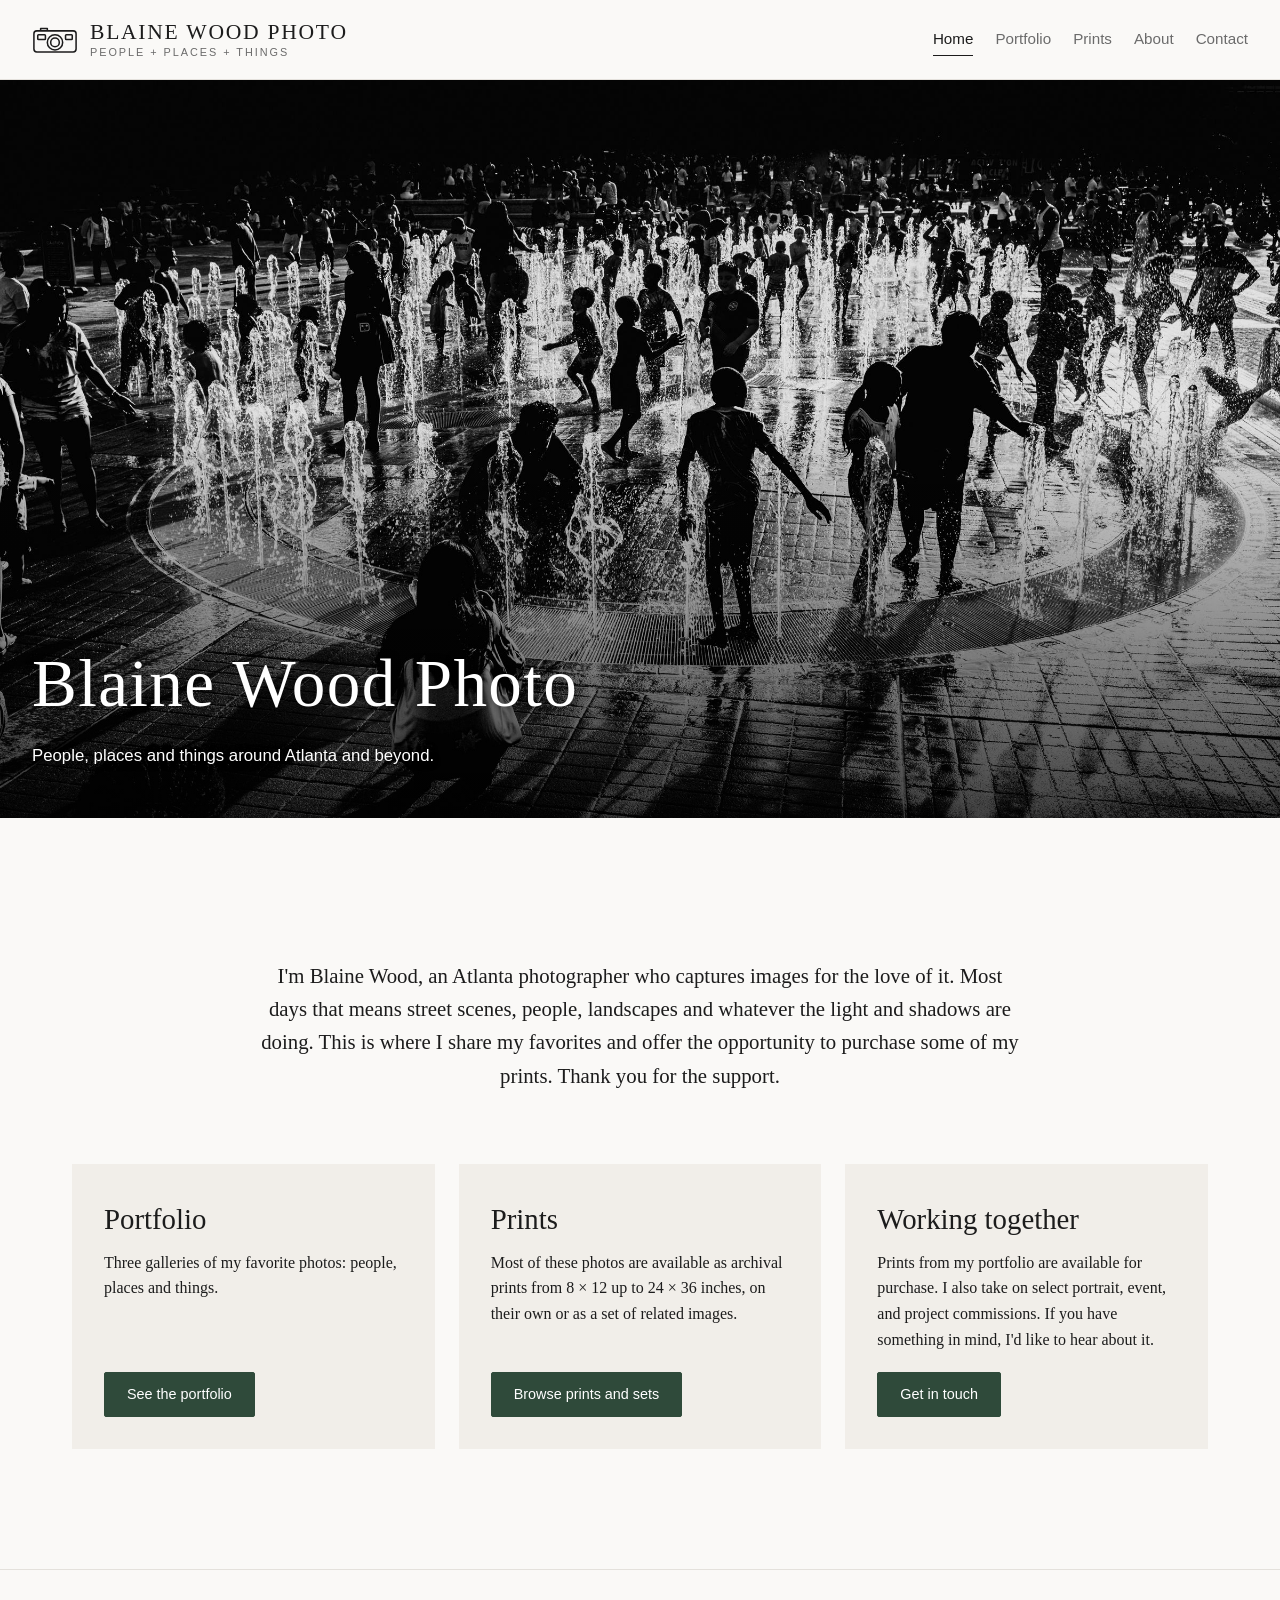
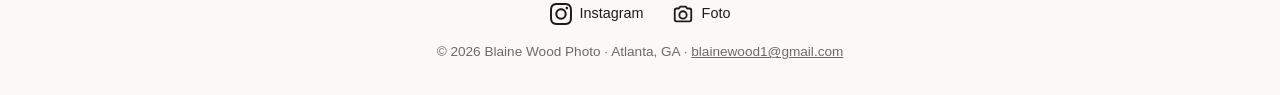
==== preview/index.html @ 156bca44 "Update home page intro text Co-Authored-By: Claude Opus 5.5 <noreply@anthropic.com> Claude-Session: " ====
<!doctype html>
<html lang="en">
<head>
<meta charset="utf-8">
<meta name="viewport" content="width=device-width, initial-scale=1">
<title>Blaine Wood Photo | Atlanta photography</title>
<meta name="description" content="Street, places and portrait photography by Blaine Wood in Atlanta, GA, with fine art prints for sale.">
<link rel="stylesheet" href="site.css">
</head>
<body id="top">
<header class="site-header">
  <a class="logo" href="index.html"><svg class="logo-mark" viewBox="0 0 48 32" aria-hidden="true"><g fill="none" stroke="currentColor" stroke-width="1.6" stroke-linejoin="round"><path d="M9 7V4.5h7V7"/><rect x="2" y="7" width="44" height="22" rx="3"/><rect x="6" y="11" width="8" height="5" rx=".8"/><rect x="35" y="11" width="7" height="5" rx=".8"/><circle cx="24" cy="19" r="8"/><circle cx="24" cy="19" r="4.5"/></g></svg><span class="logo-text">Blaine Wood Photo<span>People + Places + Things</span></span></a>
  <nav aria-label="Main">
    <a href="index.html" class="active" aria-current="page">Home</a>
    <a href="portfolio.html">Portfolio</a>
    <a href="prints.html">Prints</a>
    <a href="about.html">About</a>
    <a href="contact.html">Contact</a>
  </nav>
</header>
<section class="hero" style="background-image:url('../images/hero.jpg')">
  <div>
    <h1>Blaine Wood Photo</h1>
    <p>People, places and things around Atlanta and beyond.</p>
  </div>
</section>
<main>
  <section class="intro">
    <p>I'm Blaine Wood, an Atlanta photographer who captures images for the love of it. Most days that means street scenes, people, landscapes and whatever the light and shadows are doing. This is where I share my favorites and offer the opportunity to purchase some of my prints. Thank you for the support.</p>
  </section>
  <section class="split">
    <div>
      <h2>Portfolio</h2>
      <p>Three galleries of my favorite photos: people, places and things.</p>
      <a class="btn" href="portfolio.html">See the portfolio</a>
    </div>
    <div>
      <h2>Prints</h2>
      <p>Most of these photos are available as archival prints from 8 &times; 12 up to 24 &times; 36 inches, on their own or as a set of related images.</p>
      <a class="btn" href="prints.html">Browse prints and sets</a>
    </div>
    <div>
      <h2>Working together</h2>
      <p>Prints from my portfolio are available for purchase. I also take on select portrait, event, and project commissions. If you have something in mind, I'd like to hear about it.</p>
      <a class="btn" href="mailto:blainewood1@gmail.com?subject=Working%20together&amp;body=Hi%20Blaine%2C%0A%0AI%27d%20like%20to%20talk%20about%3A%20">Get in touch</a>
    </div>
  </section>
</main>
<footer class="site-footer">
  <div class="socials">
    <a href="https://www.instagram.com/blaine_would/" target="_blank" rel="noopener" aria-label="Blaine on Instagram"><svg viewBox="0 0 24 24" aria-hidden="true"><path d="M7.0301.084c-1.2768.0602-2.1487.264-2.911.5634-.7888.3075-1.4575.72-2.1228 1.3877-.6652.6677-1.075 1.3368-1.3802 2.127-.2954.7638-.4956 1.6365-.552 2.914-.0564 1.2775-.0689 1.6882-.0626 4.947.0062 3.2586.0206 3.6671.0825 4.9473.061 1.2765.264 2.1482.5635 2.9107.308.7889.72 1.4573 1.388 2.1228.6679.6655 1.3365 1.0743 2.1285 1.38.7632.295 1.6361.4961 2.9134.552 1.2773.056 1.6884.069 4.9462.0627 3.2578-.0062 3.668-.0207 4.9478-.0814 1.28-.0607 2.147-.2652 2.9098-.5633.7889-.3086 1.4578-.72 2.1228-1.3881.665-.6682 1.0745-1.3378 1.3795-2.1284.2957-.7632.4966-1.636.552-2.9124.056-1.2809.0692-1.6898.063-4.948-.0063-3.2583-.021-3.6668-.0817-4.9465-.0607-1.2797-.264-2.1487-.5633-2.9117-.3084-.7889-.72-1.4568-1.3876-2.1228C21.2982 1.33 20.628.9208 19.8378.6165 19.074.321 18.2017.1197 16.9244.0645 15.6471.0093 15.236-.005 11.977.0014 8.718.0076 8.31.0215 7.0301.0839m.1402 21.6932c-1.17-.0509-1.8053-.2453-2.2287-.408-.5606-.216-.96-.4771-1.3819-.895-.422-.4178-.6811-.8186-.9-1.378-.1644-.4234-.3624-1.058-.4171-2.228-.0595-1.2645-.072-1.6442-.079-4.848-.007-3.2037.0053-3.583.0607-4.848.05-1.169.2456-1.805.408-2.2282.216-.5613.4762-.96.895-1.3816.4188-.4217.8184-.6814 1.3783-.9003.423-.1651 1.0575-.3614 2.227-.4171 1.2655-.06 1.6447-.072 4.848-.079 3.2033-.007 3.5835.005 4.8495.0608 1.169.0508 1.8053.2445 2.228.408.5608.216.96.4754 1.3816.895.4217.4194.6816.8176.9005 1.3787.1653.4217.3617 1.056.4169 2.2263.0602 1.2655.0739 1.645.0796 4.848.0058 3.203-.0055 3.5834-.061 4.848-.051 1.17-.245 1.8055-.408 2.2294-.216.5604-.4763.96-.8954 1.3814-.419.4215-.8181.6811-1.3783.9-.4224.1649-1.0577.3617-2.2262.4174-1.2656.0595-1.6448.072-4.8493.079-3.2045.007-3.5825-.006-4.848-.0608M16.953 5.5864A1.44 1.44 0 1 0 18.39 4.144a1.44 1.44 0 0 0-1.437 1.4424M5.8385 12.012c.0067 3.4032 2.7706 6.1557 6.173 6.1493 3.4026-.0065 6.157-2.7701 6.1506-6.1733-.0065-3.4032-2.771-6.1565-6.174-6.1498-3.403.0067-6.156 2.771-6.1496 6.1738M8 12.0077a4 4 0 1 1 4.008 3.9921A3.9996 3.9996 0 0 1 8 12.0077"/></svg><span>Instagram</span></a>
    <a href="https://the.fotoapp.co/blaine_wood" target="_blank" rel="noopener" aria-label="Blaine on Foto"><svg viewBox="0 0 24 24" aria-hidden="true"><g fill="none" stroke="currentColor" stroke-width="2" stroke-linejoin="round"><path d="M3 8a2 2 0 0 1 2-2h2.5l1.5-2h6l1.5 2H19a2 2 0 0 1 2 2v10a2 2 0 0 1-2 2H5a2 2 0 0 1-2-2z"/><circle cx="12" cy="13" r="4"/></g></svg><span>Foto</span></a>
  </div>
  <p>&copy; 2026 Blaine Wood Photo &middot; Atlanta, GA &middot; <a href="mailto:blainewood1@gmail.com">blainewood1@gmail.com</a></p>
</footer>
</body>
</html>
---- preview/site.css ----
:root{--bg:#faf9f7;--panel:#f1eee9;--text:#1c1c1c;--muted:#6b6b6b;--line:#e4e1dc;--accent:#2f4a3a;--sans:"Helvetica Neue",Helvetica,Arial,sans-serif}
*{box-sizing:border-box}
html{scroll-behavior:smooth}
body{margin:0;font-family:Georgia,"Times New Roman",serif;background:var(--bg);color:var(--text);line-height:1.6}
a{color:inherit}
img{max-width:100%;height:auto}

/* header */
.site-header{display:flex;justify-content:space-between;align-items:center;flex-wrap:wrap;gap:12px 24px;padding:20px 32px;border-bottom:1px solid var(--line);background:var(--bg);position:sticky;top:0;z-index:50}
.logo{text-decoration:none;font-size:1.35rem;letter-spacing:.08em;text-transform:uppercase;line-height:1.2}
.logo{display:flex;align-items:center;gap:12px}
.logo-mark{width:46px;height:31px;flex:none;color:var(--text)}
.logo-text span{display:block;font-family:var(--sans);font-size:.68rem;letter-spacing:.18em;color:var(--muted)}
.site-header nav{display:flex;flex-wrap:wrap;gap:6px 22px}
.site-header nav a{text-decoration:none;font-family:var(--sans);font-size:.95rem;color:var(--muted);padding:4px 0;border-bottom:1px solid transparent}
.site-header nav a.active,.site-header nav a:hover{color:var(--text);border-bottom-color:var(--text)}

main{max-width:1200px;margin:0 auto;padding:48px 32px}
main.narrow{max-width:860px}
section{margin-bottom:72px}
h1,h2,h3{font-weight:normal}
.page-title{font-size:clamp(2rem,4vw,2.8rem);margin:0 0 12px}
h2{font-size:1.8rem;margin:0 0 8px}
.note{font-family:var(--sans);font-size:.95rem;color:var(--muted);margin:0 0 28px;max-width:720px}
.btn{display:inline-block;padding:10px 22px;background:var(--accent);color:#fff;text-decoration:none;font-family:var(--sans);font-size:.9rem;border:1px solid var(--accent);border-radius:2px;cursor:pointer}
.btn:hover{opacity:.9}
.btn-outline{background:transparent;color:var(--accent)}
.btn-light{background:#fff;color:#111;border-color:#fff;margin-top:18px}

/* home */
.hero{position:relative;height:82vh;min-height:420px;background:#111 center 60%/cover no-repeat;display:flex;align-items:flex-end}
.hero::after{content:"";position:absolute;inset:0;background:linear-gradient(to top,rgba(0,0,0,.7),rgba(0,0,0,0) 55%)}
.hero div{position:relative;z-index:1;padding:48px 32px;color:#fff;text-shadow:0 1px 8px rgba(0,0,0,.5)}
.hero h1{margin:0;font-size:clamp(2.4rem,6vw,4.2rem);letter-spacing:.02em}
.hero p{margin:6px 0 0;font-family:var(--sans);font-size:1.05rem}
.intro{max-width:760px;margin:0 auto 72px;text-align:center;font-size:1.3rem}
.section-head{display:flex;justify-content:space-between;align-items:baseline;gap:16px;margin-bottom:20px}
.section-head a{font-family:var(--sans);font-size:.9rem;color:var(--muted)}
.tiles{display:grid;grid-template-columns:repeat(3,1fr);gap:12px}
.tile{position:relative;display:block;aspect-ratio:1/1;overflow:hidden;background:#ddd}
.tile img{width:100%;height:100%;object-fit:cover;display:block;transition:transform .5s}
.tile span{position:absolute;left:0;right:0;bottom:0;padding:24px 14px 10px;color:#fff;font-family:var(--sans);font-size:.85rem;background:linear-gradient(to top,rgba(0,0,0,.6),transparent);opacity:0;transition:opacity .3s}
.tile:hover img{transform:scale(1.03)}
.tile:hover span,.tile:focus span{opacity:1}
.gallery-cards{display:grid;grid-template-columns:repeat(3,1fr);gap:28px}
.gallery-card{text-decoration:none}
.gallery-card img{width:100%;aspect-ratio:4/3;object-fit:cover;display:block;background:#ddd}
.shoot-card[data-shoot="rail-yard"] img{object-position:center 22%}
.gallery-card h3{margin:12px 0 0;font-size:1.25rem}
.gallery-card p{margin:0;font-family:var(--sans);font-size:.85rem;color:var(--muted)}
.gallery-card:hover h3{text-decoration:underline;text-underline-offset:5px}
.split{display:grid;grid-template-columns:repeat(3,1fr);gap:24px}
.split>div{background:var(--panel);padding:32px;display:flex;flex-direction:column;align-items:flex-start}
.split p{margin:0 0 20px;flex:1}
.split.two{grid-template-columns:repeat(2,1fr);margin-top:32px}
.split.two h2{margin-top:0}

/* portfolio */
.chips{display:flex;flex-wrap:wrap;gap:8px;margin:0 0 48px}
.chips a{font-family:var(--sans);font-size:.88rem;text-decoration:none;padding:7px 14px;border:1px solid var(--line);border-radius:999px;background:#fff}
.chips a:hover{border-color:var(--text)}
.chips a.active{background:var(--accent);border-color:var(--accent);color:#fff}
.gallery{scroll-margin-top:110px}
[hidden]{display:none!important}
.shoot-card{background:var(--panel);padding:20px 20px 24px;display:block}
.shoot-card h3{margin-top:16px}
.shoot-card p{margin-top:2px}
.back-to-shoots{font-family:var(--sans);font-size:1.15rem;font-weight:500;text-decoration:none}
.back-to-shoots:hover{text-decoration:underline}
.shoot h3{font-size:1.6rem;margin:8px 0 4px}
.masonry{columns:3 280px;column-gap:16px}
.masonry figure{margin:0 0 16px;break-inside:avoid}
.masonry img{width:100%;height:auto;display:block;background:#ddd}
/* site.js lays photos out in reading order (left to right) across these columns */
.masonry.ordered{columns:auto;display:flex;gap:16px;align-items:flex-start}
.masonry.ordered .col{flex:1;min-width:0}
.zoom{cursor:zoom-in}
.cta{text-align:center;font-family:var(--sans);color:var(--muted)}
.to-top{text-align:center;margin:40px 0 0}

/* prints */
#sets,#singles{scroll-margin-top:110px}
.set{display:flex;flex-direction:column-reverse;gap:18px;padding:32px 0;border-top:1px solid var(--line)}
.set-strip{display:grid;grid-template-columns:repeat(var(--n),1fr);gap:8px}
.set-strip img{width:100%;aspect-ratio:var(--ar,3/4);object-fit:cover;display:block;background:#ddd}
.set-info{display:grid;grid-template-columns:1fr auto;gap:4px 32px;align-items:end}
.set-info .buy{grid-column:2;grid-row:1/4;margin:0}
.set-info h3{font-size:1.5rem;margin:0 0 6px}
.set-info p{margin:0 0 10px}
.meta{font-family:var(--sans);font-size:.85rem;color:var(--muted)}
.buy{display:flex;flex-wrap:wrap;gap:8px;align-items:center;margin-top:12px}
.buy select{font:inherit;font-family:var(--sans);font-size:.9rem;padding:7px;border:1px solid #ccc;background:#fff;border-radius:2px}
.grid{columns:3 280px;column-gap:36px}
.print{break-inside:avoid;margin-bottom:44px}
.print img{width:100%;height:auto;display:block;background:#ddd}
.print h3{margin:14px 0 4px;font-size:1.2rem}

/* about + contact */
.about{display:grid;grid-template-columns:1fr 1.3fr;gap:56px;align-items:start}
.about img{width:100%;display:block}
.about h2{font-size:1.4rem;margin-top:28px}
.lead{font-size:1.2rem;margin:0}
.email{font-size:clamp(1.4rem,4vw,2.2rem);margin:4px 0 48px;word-break:break-word}
.email a{text-decoration:none;border-bottom:1px solid var(--line)}
.contact-cols{display:grid;grid-template-columns:1fr 1fr;gap:28px}
.contact-cols>div{background:var(--panel);padding:32px}
.contact-cols h2{font-size:1.4rem}

.site-footer{text-align:center;padding:32px 16px;border-top:1px solid var(--line);font-family:var(--sans);font-size:.85rem;color:var(--muted)}
.site-footer p{margin:0}
.socials{display:flex;justify-content:center;gap:28px;margin-bottom:16px}
.socials a{display:inline-flex;align-items:center;gap:8px;text-decoration:none;color:var(--text);font-size:.9rem}
.socials svg{width:22px;height:22px;fill:currentColor}
.socials a:hover{color:var(--accent)}

/* lightbox */
.lightbox{position:fixed;inset:0;z-index:100;background:#0b0b0b;display:none;align-items:center;justify-content:center;flex-direction:column;padding:24px}
.lightbox.open{display:flex}
.lightbox img{max-width:100%;max-height:calc(100vh - 100px);object-fit:contain;cursor:zoom-out}
.lightbox p{color:#ddd;font-size:1.1rem;margin:16px 0 0}
.lightbox button{position:absolute;background:none;border:0;color:#fff;font-size:2.4rem;line-height:1;cursor:pointer;padding:12px;opacity:.75}
.lightbox button:hover{opacity:1}
.lb-close{top:8px;right:12px}
.lb-prev{left:8px;top:50%;transform:translateY(-50%)}
.lb-next{right:8px;top:50%;transform:translateY(-50%)}

@media (max-width:900px){
  .split{grid-template-columns:1fr}
  .gallery-cards{grid-template-columns:repeat(2,1fr)}
  .set-strip{grid-template-columns:repeat(3,1fr)}
  .set-strip.two{grid-template-columns:repeat(2,1fr)}
  .set-info{grid-template-columns:1fr}
  .set-info .buy{grid-column:auto;grid-row:auto;margin-top:8px}
}
@media (max-width:700px){
  .site-header{padding:14px 16px;position:static}
  .site-header nav{gap:4px 16px}
  main{padding:32px 16px}
  section{margin-bottom:56px}
  .hero div{padding:32px 16px}
  .intro{font-size:1.1rem;text-align:left}
  .tiles{gap:6px}
  .gallery-cards{gap:16px}
  .split,.contact-cols,.about{grid-template-columns:1fr;gap:20px}
  .split.two{grid-template-columns:1fr}
  .shoot-card{padding:12px 12px 16px}
  .shoot-card h3{margin-top:10px}
  .split>div,.contact-cols>div{padding:24px}
  .masonry{columns:2;column-gap:8px}
  .masonry figure{margin-bottom:8px}
  .masonry.ordered{gap:8px}
  .lb-prev,.lb-next{top:auto;bottom:8px;transform:none}
}
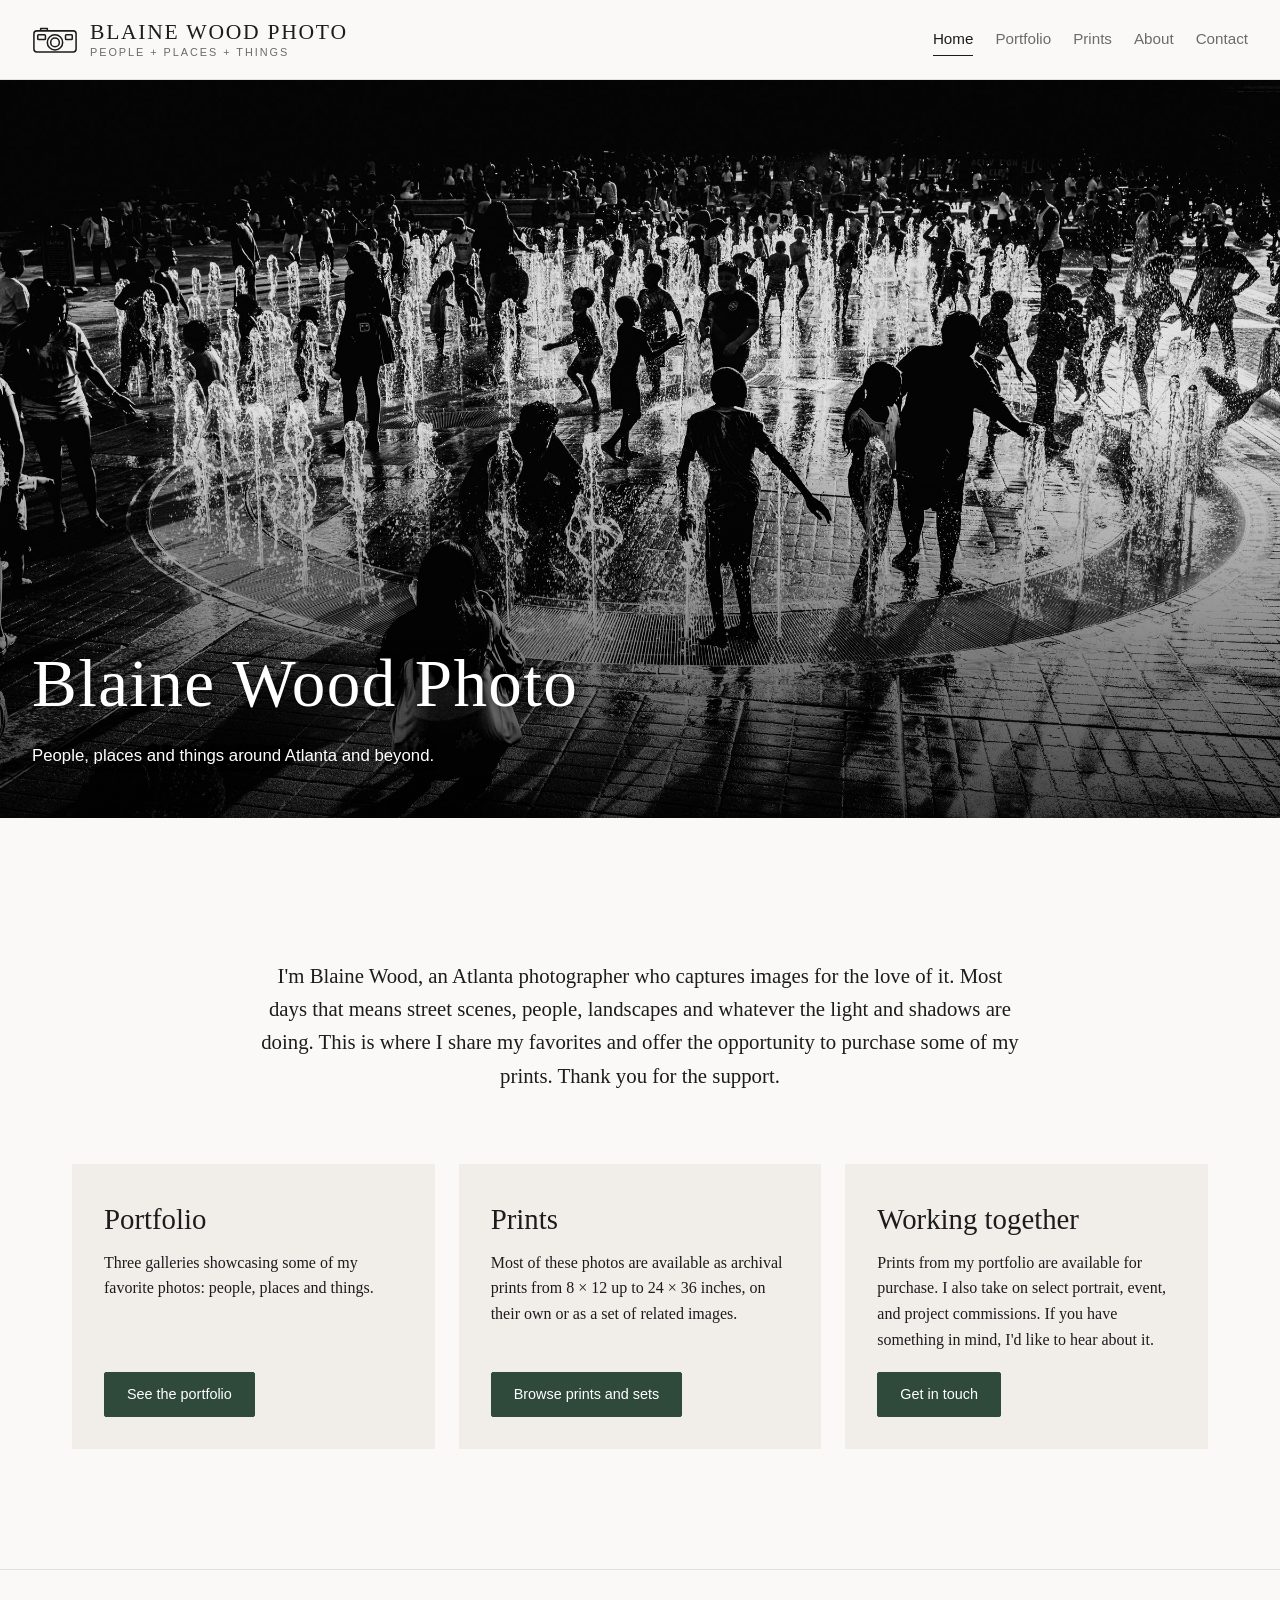
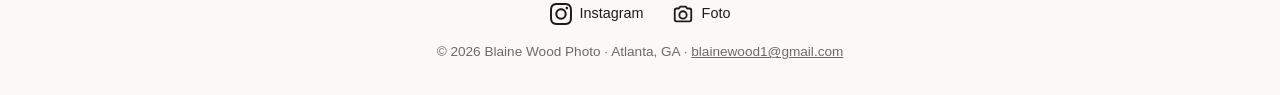
==== commit 80226128: "Update home Portfolio box text Co-Authored-By: Claude Opus 5.5 <noreply@anthropic.com> Claude-Sessio" ====
--- a/preview/index.html
+++ b/preview/index.html
@@ -31,7 +31,7 @@
   <section class="split">
     <div>
       <h2>Portfolio</h2>
-      <p>Three galleries of my favorite photos: people, places and things.</p>
+      <p>Three galleries showcasing some of my favorite photos: people, places and things.</p>
       <a class="btn" href="portfolio.html">See the portfolio</a>
     </div>
     <div>
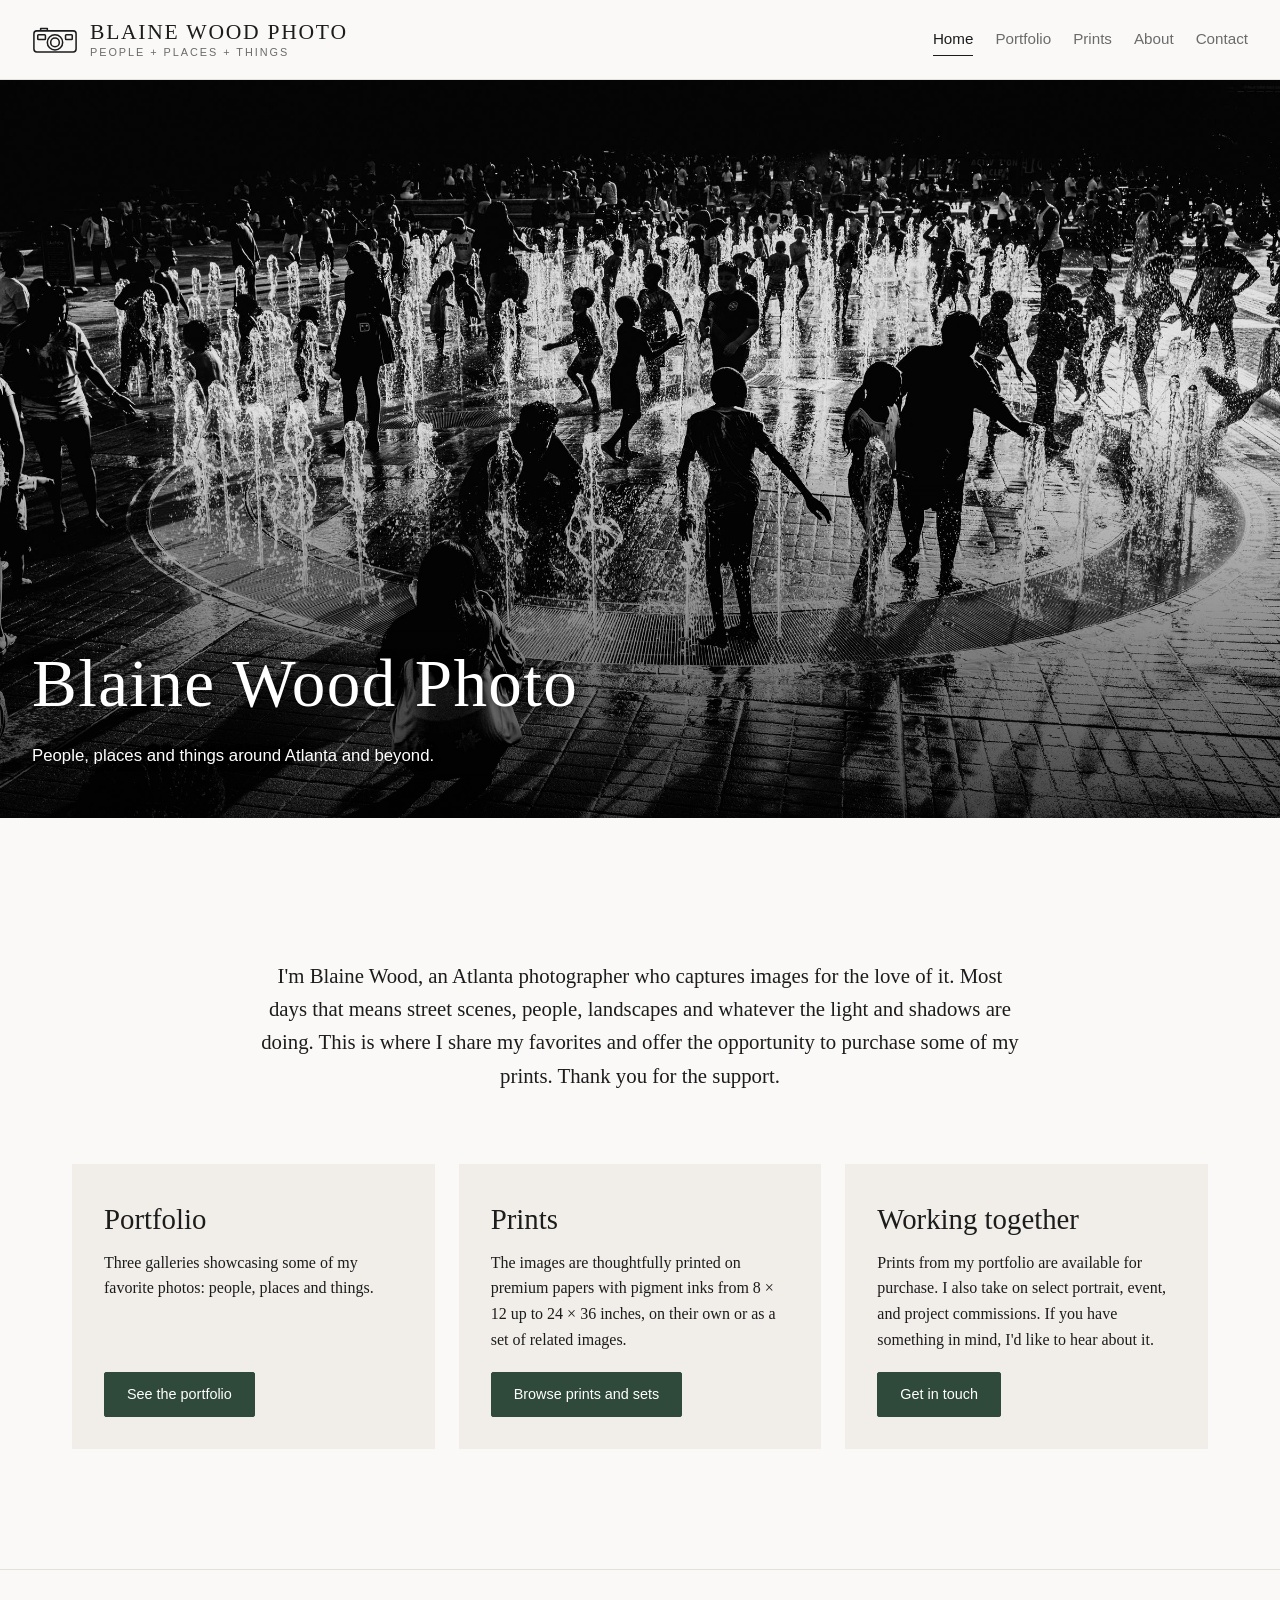
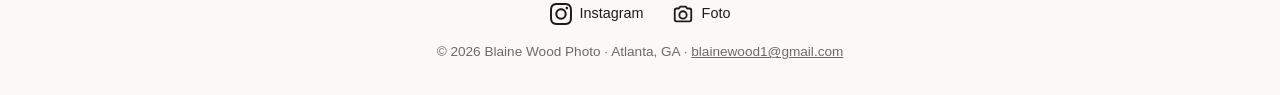
==== commit d6d2d4d0: "Update home Prints box text Co-Authored-By: Claude Opus 5.5 <noreply@anthropic.com> Claude-Session: " ====
--- a/preview/index.html
+++ b/preview/index.html
@@ -36,7 +36,7 @@
     </div>
     <div>
       <h2>Prints</h2>
-      <p>Most of these photos are available as archival prints from 8 &times; 12 up to 24 &times; 36 inches, on their own or as a set of related images.</p>
+      <p>The images are thoughtfully printed on premium papers with pigment inks from 8 &times; 12 up to 24 &times; 36 inches, on their own or as a set of related images.</p>
       <a class="btn" href="prints.html">Browse prints and sets</a>
     </div>
     <div>
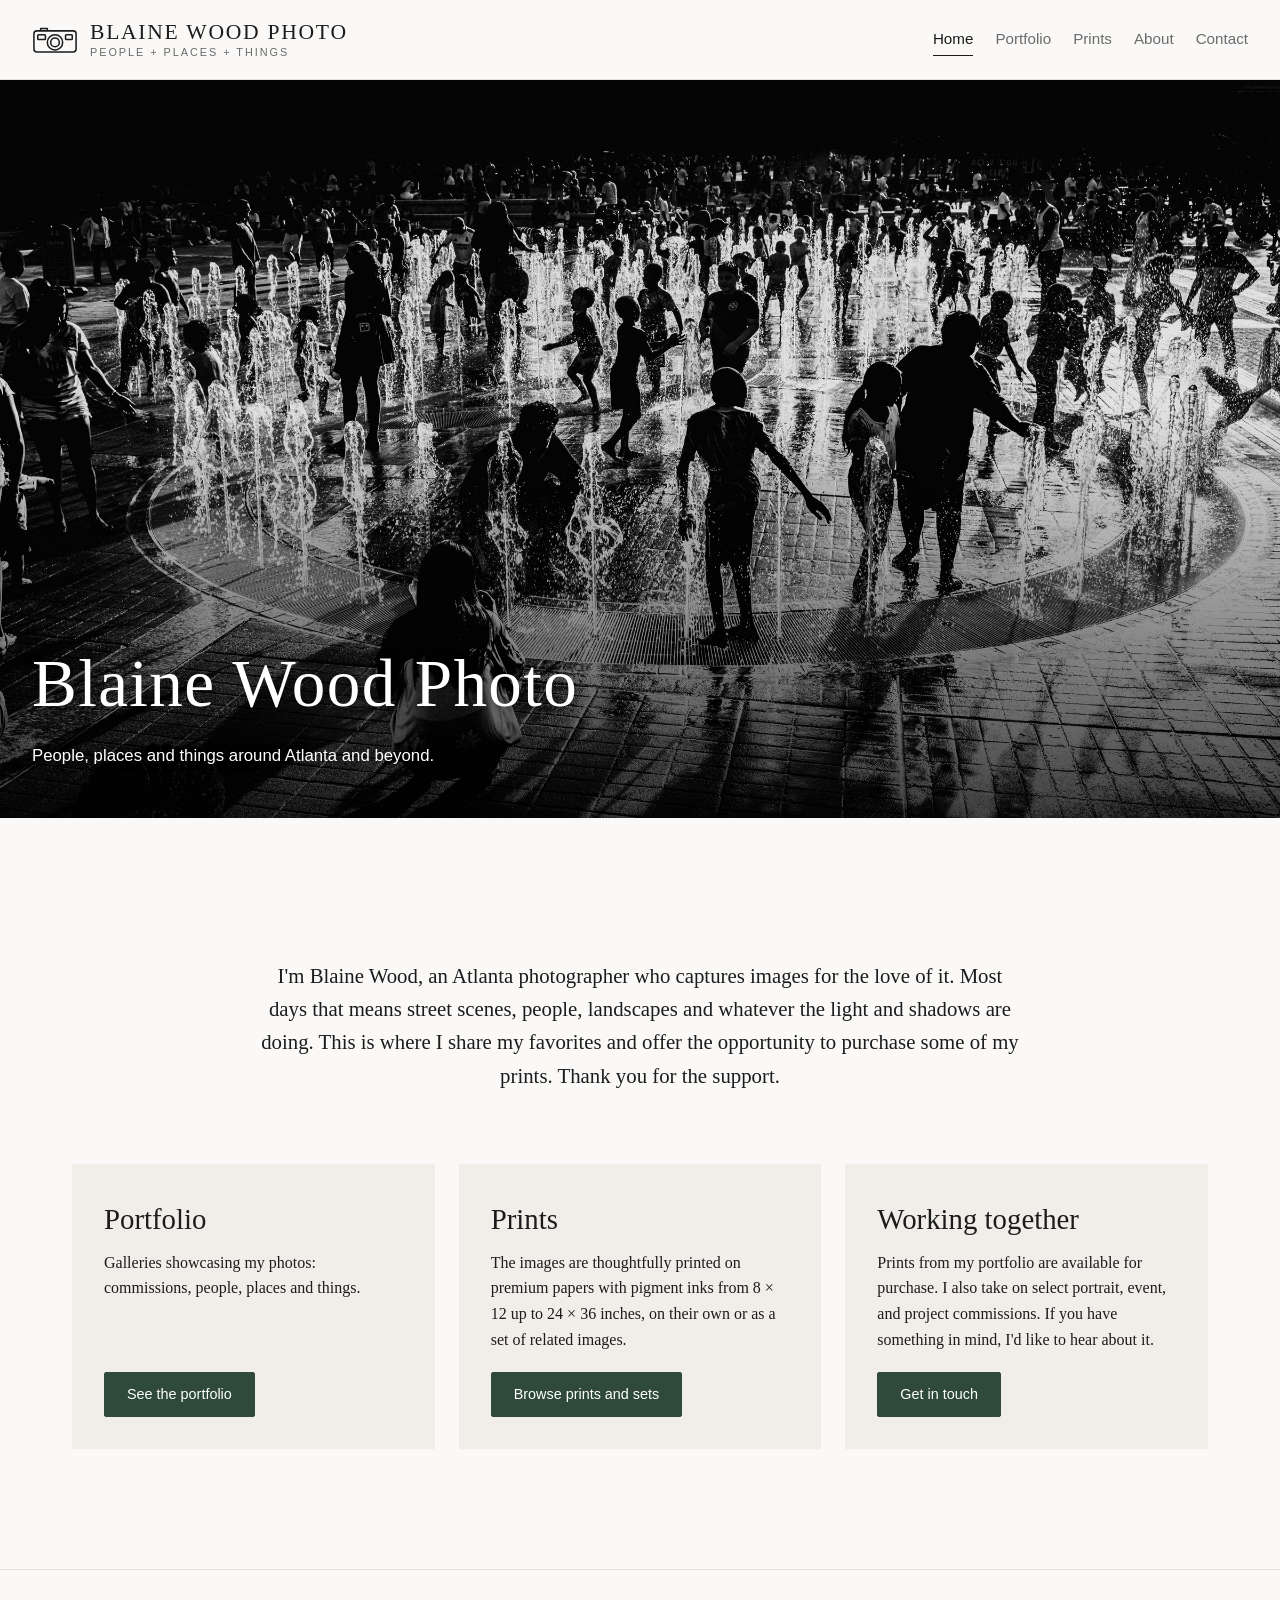
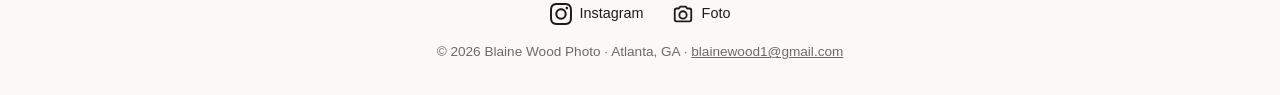
==== commit 68d912e9: "Update home Portfolio box text Co-Authored-By: Claude Opus 5.5 <noreply@anthropic.com> Claude-Sessio" ====
--- a/preview/index.html
+++ b/preview/index.html
@@ -31,7 +31,7 @@
   <section class="split">
     <div>
       <h2>Portfolio</h2>
-      <p>Three galleries showcasing some of my favorite photos: people, places and things.</p>
+      <p>Galleries showcasing my photos: commissions, people, places and things.</p>
       <a class="btn" href="portfolio.html">See the portfolio</a>
     </div>
     <div>
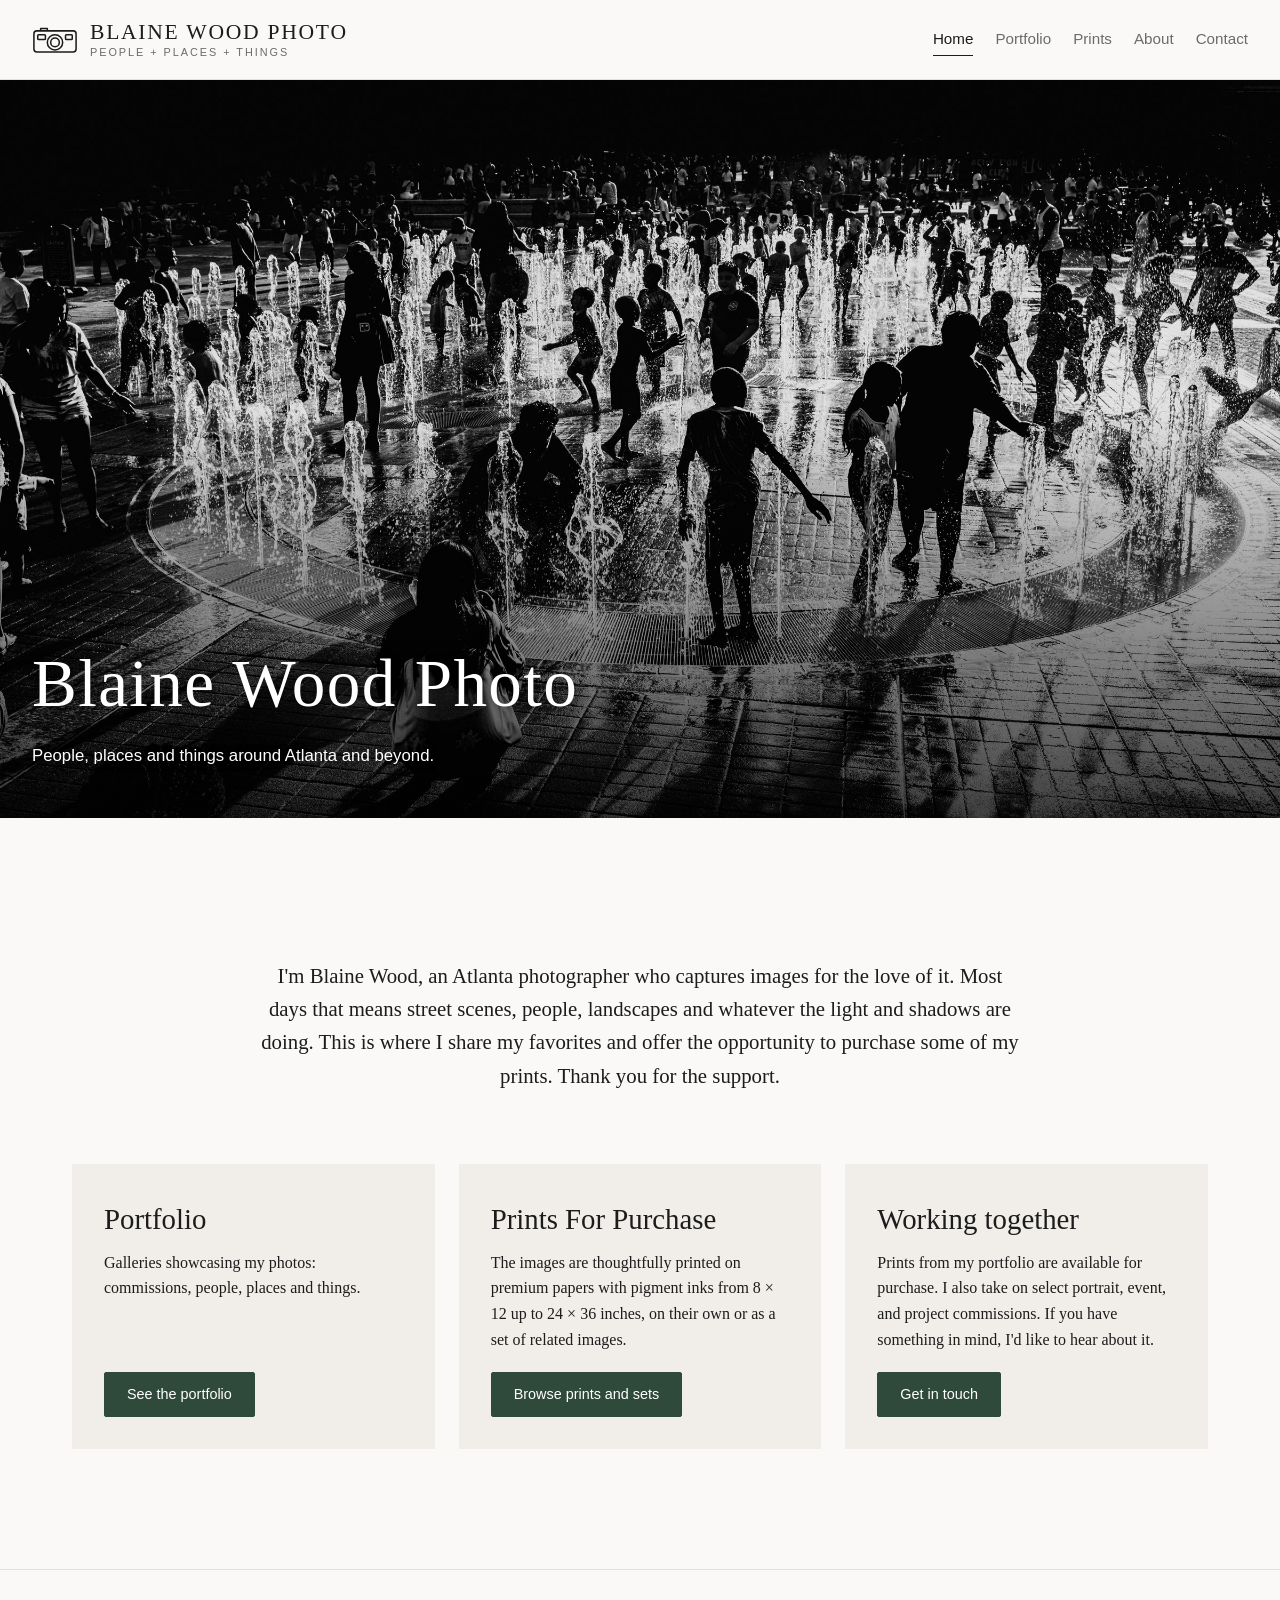
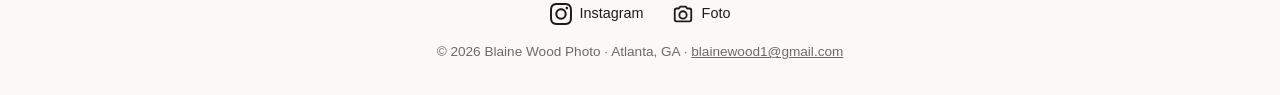
==== commit 1a9b6e8f: "Rename home Prints box heading Co-Authored-By: Claude Opus 5.5 <noreply@anthropic.com> Claude-Sessio" ====
--- a/preview/index.html
+++ b/preview/index.html
@@ -35,7 +35,7 @@
       <a class="btn" href="portfolio.html">See the portfolio</a>
     </div>
     <div>
-      <h2>Prints</h2>
+      <h2>Prints For Purchase</h2>
       <p>The images are thoughtfully printed on premium papers with pigment inks from 8 &times; 12 up to 24 &times; 36 inches, on their own or as a set of related images.</p>
       <a class="btn" href="prints.html">Browse prints and sets</a>
     </div>
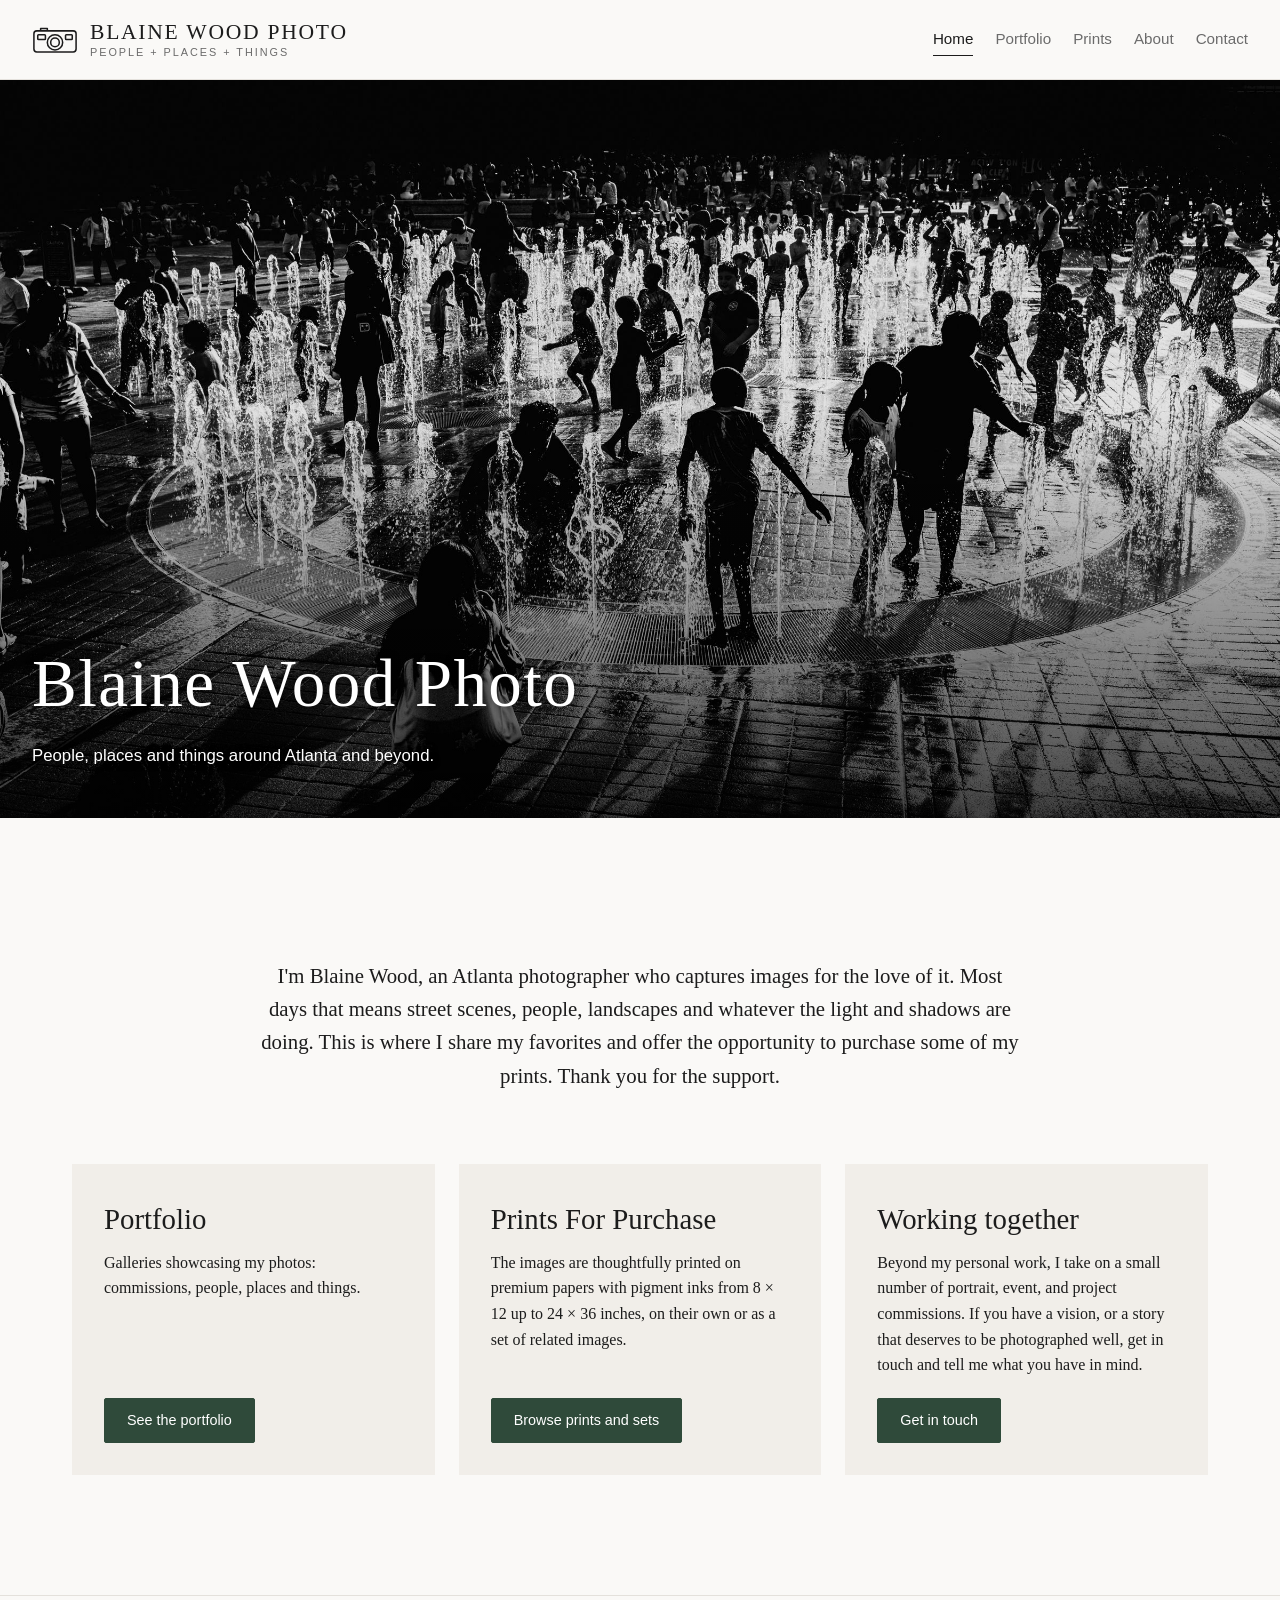
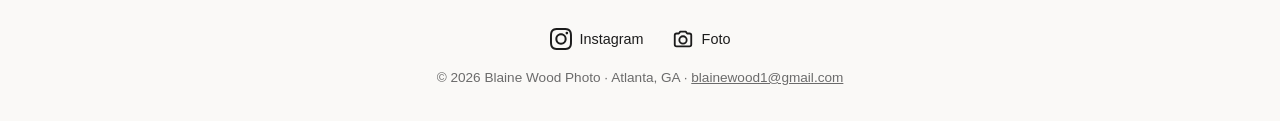
==== commit 063c883b: "Update home Working together text Co-Authored-By: Claude Opus 5.5 <noreply@anthropic.com> Claude-Ses" ====
--- a/preview/index.html
+++ b/preview/index.html
@@ -41,7 +41,7 @@
     </div>
     <div>
       <h2>Working together</h2>
-      <p>Prints from my portfolio are available for purchase. I also take on select portrait, event, and project commissions. If you have something in mind, I'd like to hear about it.</p>
+      <p>Beyond my personal work, I take on a small number of portrait, event, and project commissions. If you have a vision, or a story that deserves to be photographed well, get in touch and tell me what you have in mind.</p>
       <a class="btn" href="mailto:blainewood1@gmail.com?subject=Working%20together&amp;body=Hi%20Blaine%2C%0A%0AI%27d%20like%20to%20talk%20about%3A%20">Get in touch</a>
     </div>
   </section>
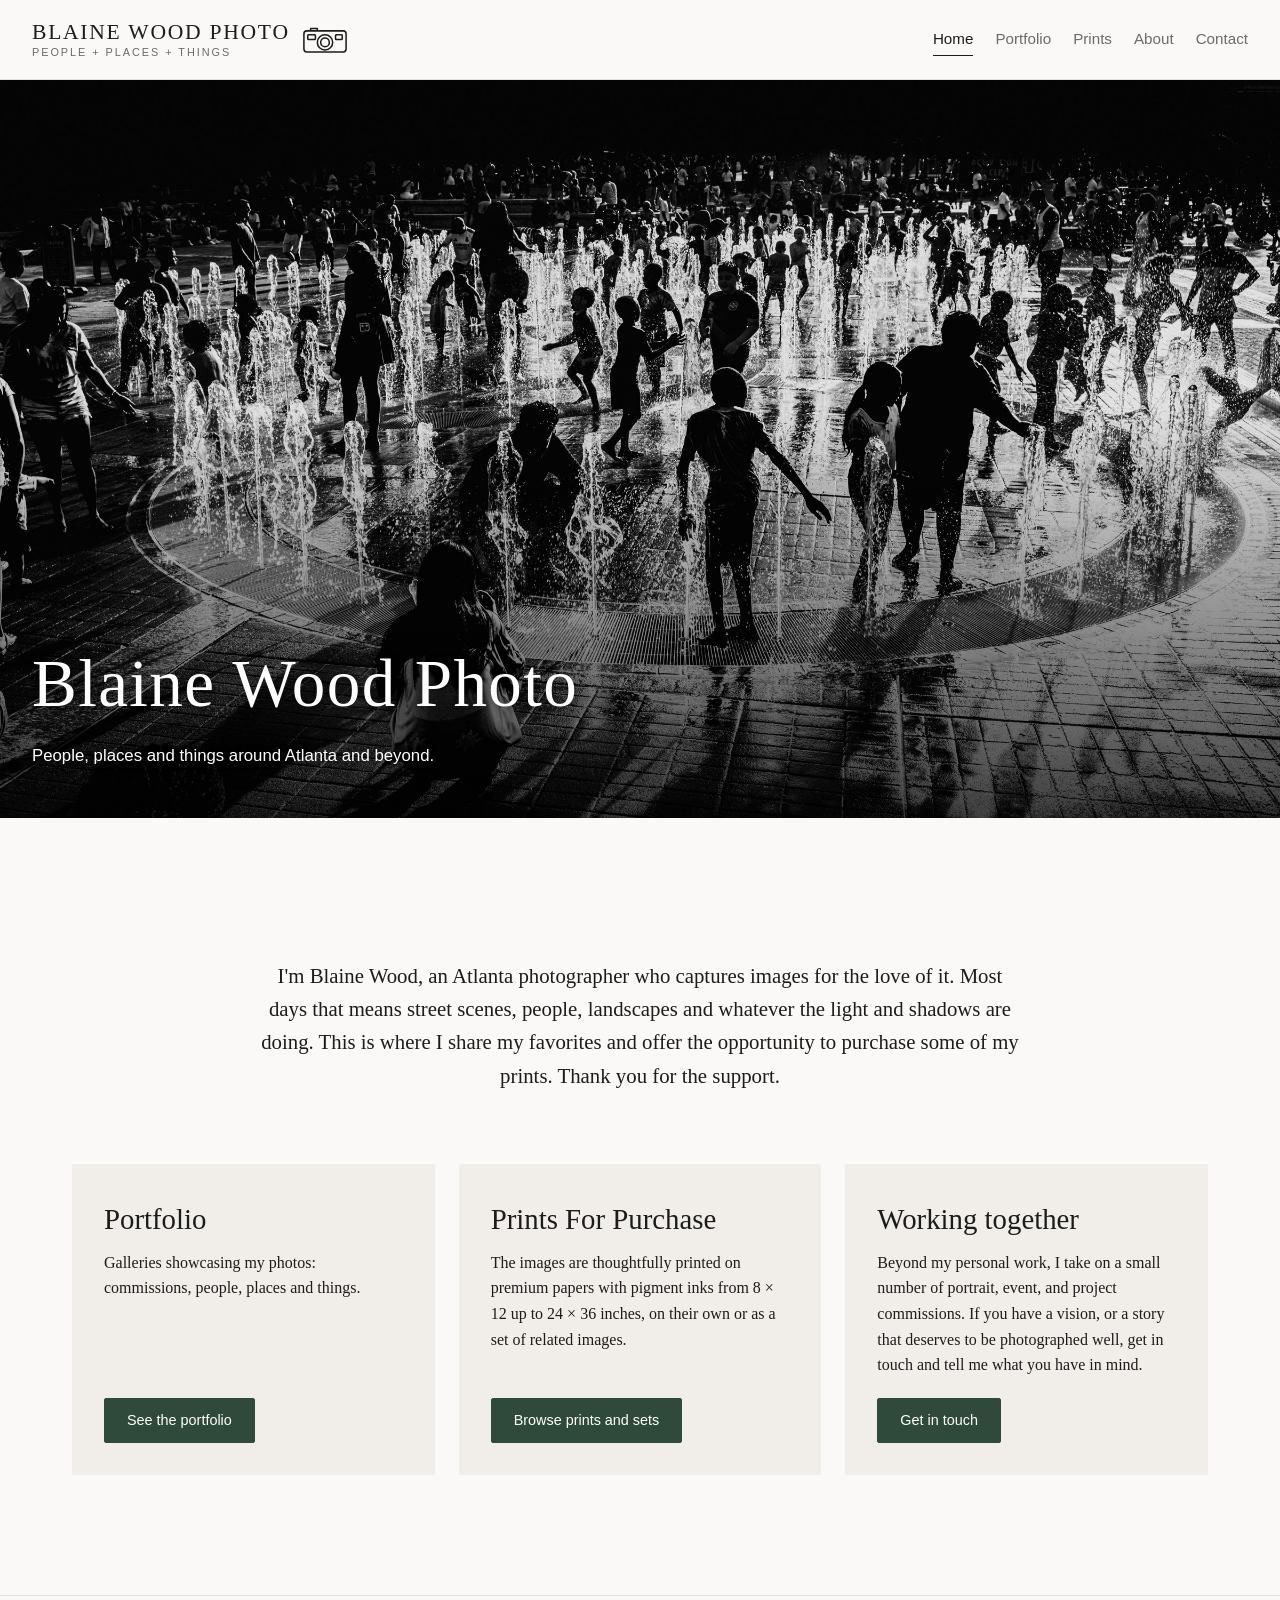
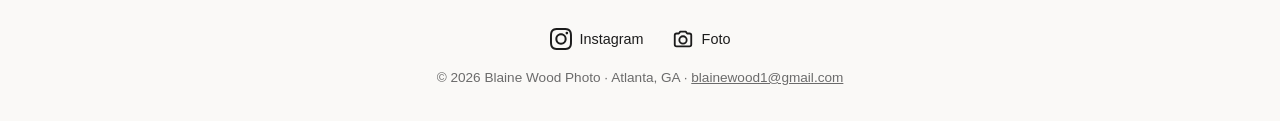
==== commit c341fdc6: "Move logo camera to the right of the site name Co-Authored-By: Claude Opus 5.5 <noreply@anthropic.co" ====
--- a/preview/index.html
+++ b/preview/index.html
@@ -9,7 +9,7 @@
 </head>
 <body id="top">
 <header class="site-header">
-  <a class="logo" href="index.html"><svg class="logo-mark" viewBox="0 0 48 32" aria-hidden="true"><g fill="none" stroke="currentColor" stroke-width="1.6" stroke-linejoin="round"><path d="M9 7V4.5h7V7"/><rect x="2" y="7" width="44" height="22" rx="3"/><rect x="6" y="11" width="8" height="5" rx=".8"/><rect x="35" y="11" width="7" height="5" rx=".8"/><circle cx="24" cy="19" r="8"/><circle cx="24" cy="19" r="4.5"/></g></svg><span class="logo-text">Blaine Wood Photo<span>People + Places + Things</span></span></a>
+  <a class="logo" href="index.html"><span class="logo-text">Blaine Wood Photo<span>People + Places + Things</span></span><svg class="logo-mark" viewBox="0 0 48 32" aria-hidden="true"><g fill="none" stroke="currentColor" stroke-width="1.6" stroke-linejoin="round"><path d="M9 7V4.5h7V7"/><rect x="2" y="7" width="44" height="22" rx="3"/><rect x="6" y="11" width="8" height="5" rx=".8"/><rect x="35" y="11" width="7" height="5" rx=".8"/><circle cx="24" cy="19" r="8"/><circle cx="24" cy="19" r="4.5"/></g></svg></a>
   <nav aria-label="Main">
     <a href="index.html" class="active" aria-current="page">Home</a>
     <a href="portfolio.html">Portfolio</a>
--- a/preview/site.css
+++ b/preview/site.css
@@ -46,6 +46,7 @@
 .gallery-card{text-decoration:none}
 .gallery-card img{width:100%;aspect-ratio:4/3;object-fit:cover;display:block;background:#ddd}
 .shoot-card[data-shoot="rail-yard"] img{object-position:center 22%}
+.shoot-card[data-shoot="last-train"] img{object-position:center 25%}
 .gallery-card h3{margin:12px 0 0;font-size:1.25rem}
 .gallery-card p{margin:0;font-family:var(--sans);font-size:.85rem;color:var(--muted)}
 .gallery-card:hover h3{text-decoration:underline;text-underline-offset:5px}
@@ -84,7 +85,8 @@
 .set-strip{display:grid;grid-template-columns:repeat(var(--n),1fr);gap:8px}
 .set-strip img{width:100%;aspect-ratio:var(--ar,3/4);object-fit:cover;display:block;background:#ddd}
 .set-info{display:grid;grid-template-columns:1fr auto;gap:4px 32px;align-items:end}
-.set-info .buy{grid-column:2;grid-row:1/4;margin:0}
+.set-info .buy{grid-column:2;grid-row:1/5;margin:0}
+.set-info h3+.place{margin:-4px 0 10px;font-family:var(--sans);font-size:.85rem;color:var(--muted)}
 .set-info h3{font-size:1.5rem;margin:0 0 6px}
 .set-info p{margin:0 0 10px}
 .meta{font-family:var(--sans);font-size:.85rem;color:var(--muted)}
@@ -93,15 +95,18 @@
 .grid{columns:3 280px;column-gap:36px}
 .print{break-inside:avoid;margin-bottom:44px}
 .print img{width:100%;height:auto;display:block;background:#ddd}
-.print h3{margin:14px 0 4px;font-size:1.2rem}
+.print h3{margin:14px 0 2px;font-size:1.2rem}
+.print .place{margin:0 0 8px;font-family:var(--sans);font-size:.85rem;color:var(--muted)}
 
 /* about + contact */
 .about{display:grid;grid-template-columns:1fr 1.3fr;gap:56px;align-items:start}
 .about img{width:100%;display:block}
 .about h2{font-size:1.4rem;margin-top:28px}
 .lead{font-size:1.2rem;margin:0}
-.email{font-size:clamp(1.4rem,4vw,2.2rem);margin:4px 0 48px;word-break:break-word}
-.email a{text-decoration:none;border-bottom:1px solid var(--line)}
+.email-box{background:var(--panel);padding:32px;margin-bottom:28px;border-left:4px solid var(--accent)}
+.email{font-size:clamp(1.4rem,4vw,2.2rem);margin:4px 0 20px;word-break:break-word}
+.email a{color:var(--accent);text-decoration:none;border-bottom:1px solid var(--accent)}
+.email a:hover{opacity:.8}
 .contact-cols{display:grid;grid-template-columns:1fr 1fr;gap:28px}
 .contact-cols>div{background:var(--panel);padding:32px}
 .contact-cols h2{font-size:1.4rem}
@@ -145,7 +150,7 @@
   .split.two{grid-template-columns:1fr}
   .shoot-card{padding:12px 12px 16px}
   .shoot-card h3{margin-top:10px}
-  .split>div,.contact-cols>div{padding:24px}
+  .split>div,.contact-cols>div,.email-box{padding:24px}
   .masonry{columns:2;column-gap:8px}
   .masonry figure{margin-bottom:8px}
   .masonry.ordered{gap:8px}
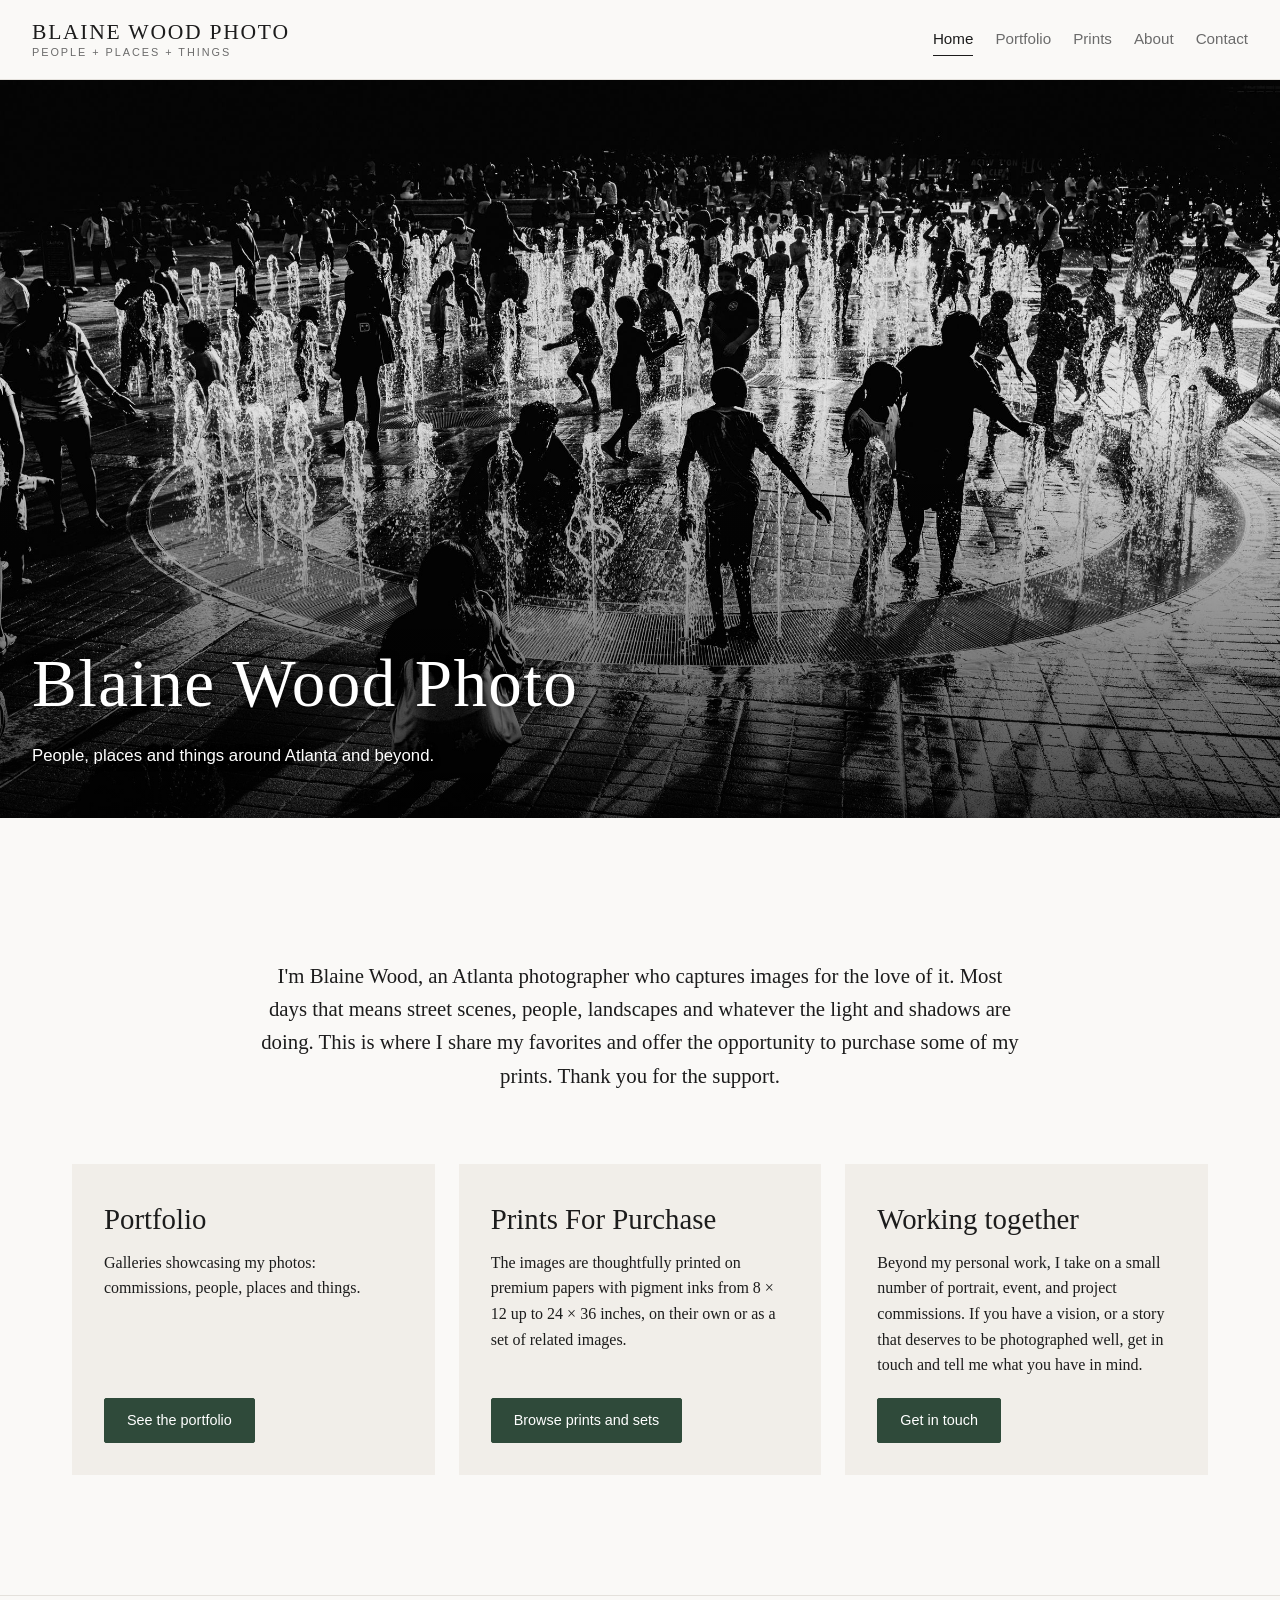
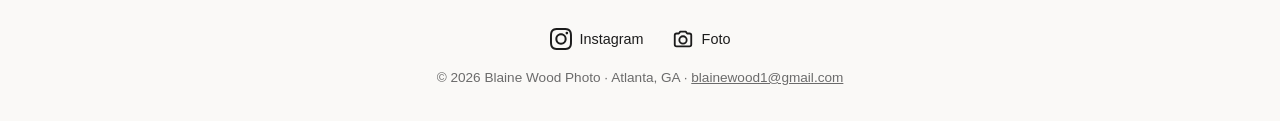
==== commit 91ed38ca: "Remove logo camera icon Co-Authored-By: Claude Opus 5.5 <noreply@anthropic.com> Claude-Session: http" ====
--- a/preview/index.html
+++ b/preview/index.html
@@ -9,7 +9,7 @@
 </head>
 <body id="top">
 <header class="site-header">
-  <a class="logo" href="index.html"><span class="logo-text">Blaine Wood Photo<span>People + Places + Things</span></span><svg class="logo-mark" viewBox="0 0 48 32" aria-hidden="true"><g fill="none" stroke="currentColor" stroke-width="1.6" stroke-linejoin="round"><path d="M9 7V4.5h7V7"/><rect x="2" y="7" width="44" height="22" rx="3"/><rect x="6" y="11" width="8" height="5" rx=".8"/><rect x="35" y="11" width="7" height="5" rx=".8"/><circle cx="24" cy="19" r="8"/><circle cx="24" cy="19" r="4.5"/></g></svg></a>
+  <a class="logo" href="index.html"><span class="logo-text">Blaine Wood Photo<span>People + Places + Things</span></span></a>
   <nav aria-label="Main">
     <a href="index.html" class="active" aria-current="page">Home</a>
     <a href="portfolio.html">Portfolio</a>
